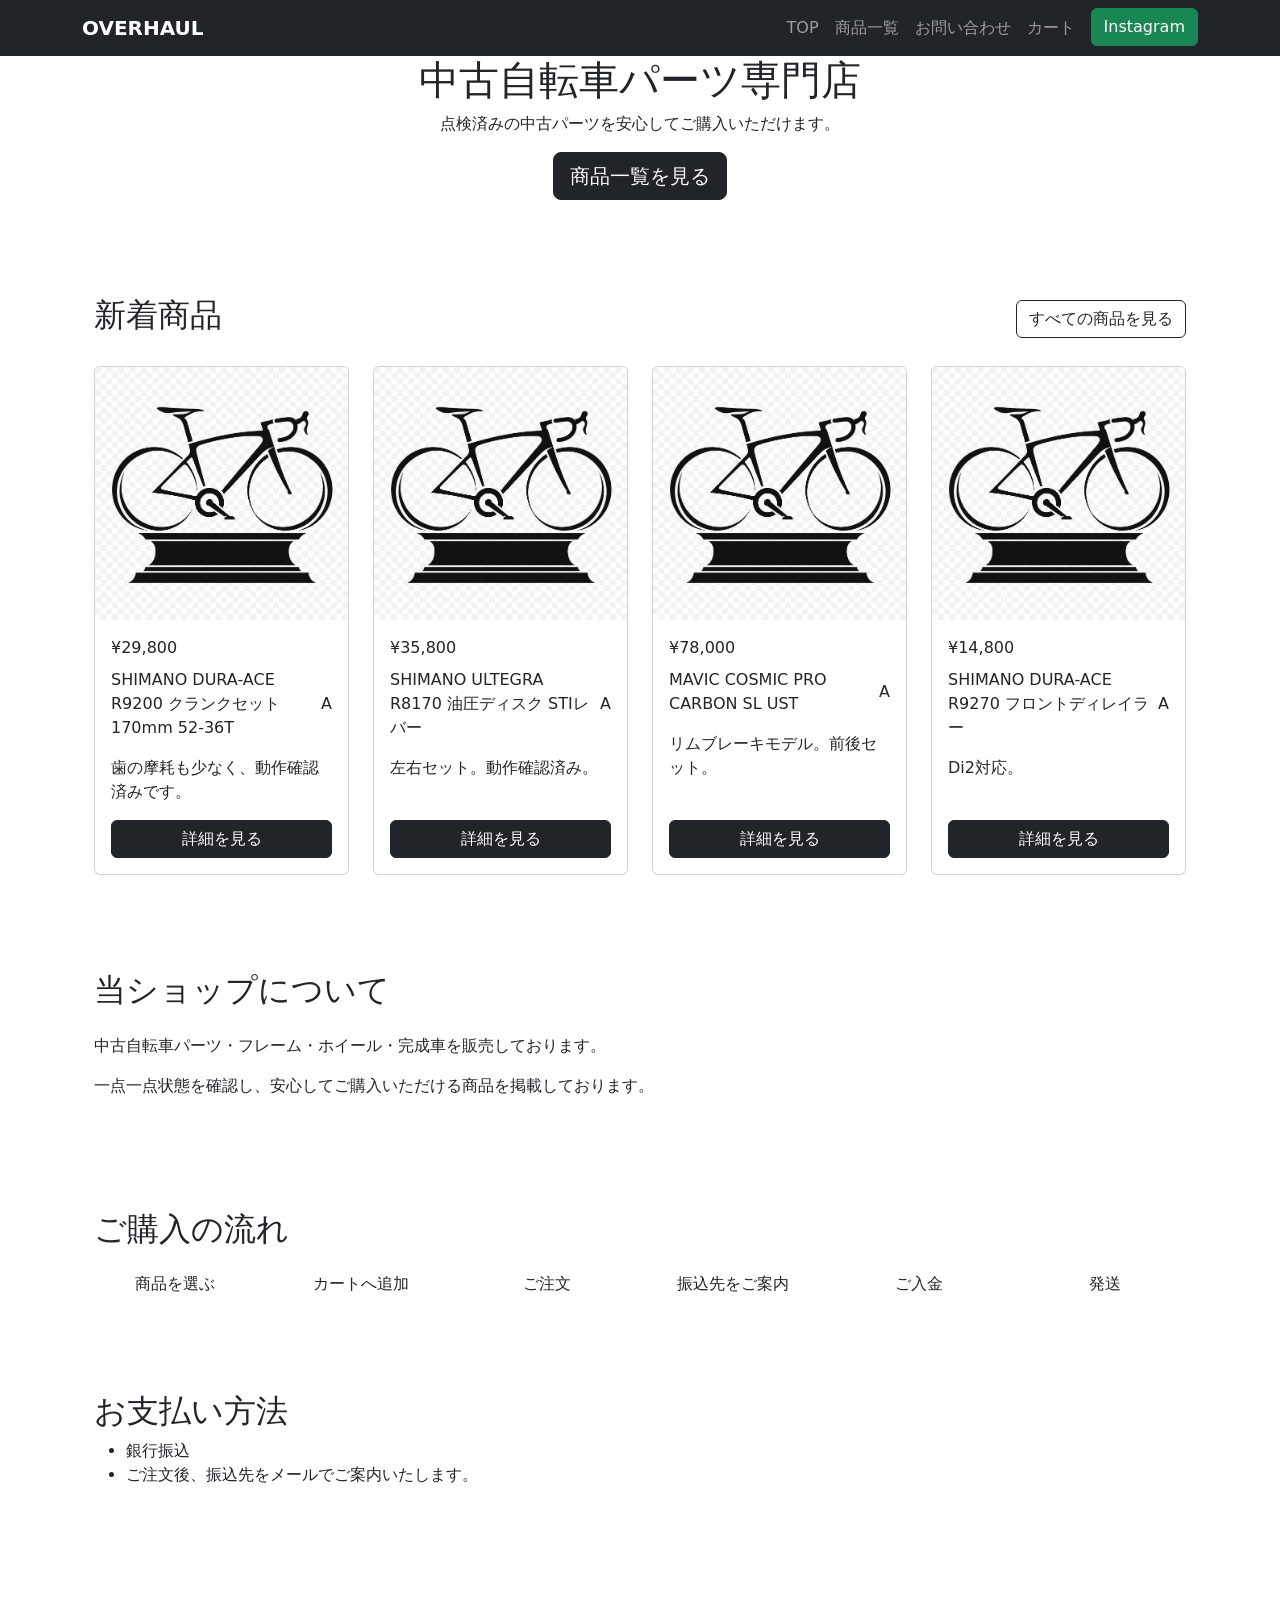
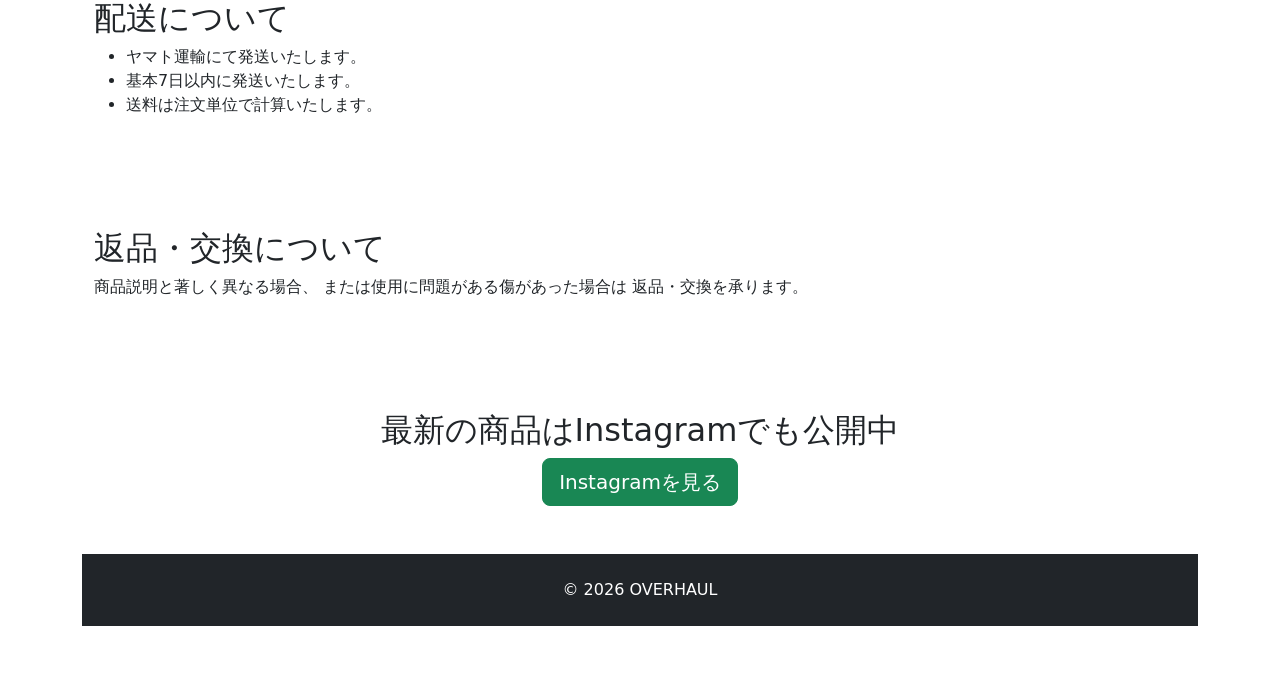
==== ec-site/frontend/index.html @ 94340f74 "Initial release" ====
<!DOCTYPE html>
<html lang="ja">

<head>
    <meta charset="UTF-8">
    <meta name="viewport" content="width=device-width, initial-scale=1.0">

    <title>OVERHAUL | 中古自転車パーツ専門店</title>

    <link href="https://cdn.jsdelivr.net/npm/bootstrap@5.3.7/dist/css/bootstrap.min.css" rel="stylesheet">
    <link rel="stylesheet" href="css/style.css">
</head>

<body>

    <!-- ナビゲーション -->
    <nav class="navbar navbar-expand-lg navbar-dark bg-dark">

        <div class="container">

            <a class="navbar-brand fw-bold" href="#">
                OVERHAUL
            </a>

            <button class="navbar-toggler" data-bs-toggle="collapse" data-bs-target="#menu">

                <span class="navbar-toggler-icon"></span>

            </button>

            <div class="collapse navbar-collapse" id="menu">

                <ul class="navbar-nav ms-auto">

                    <li class="nav-item">
                        <a class="nav-link" href="index.html">TOP</a>
                    </li>

                    <li class="nav-item">
                        <a class="nav-link" href="products.html">
                            商品一覧
                        </a>
                    </li>

                    <li class="nav-item">
                        <a class="nav-link" href="contact.html">
                            お問い合わせ
                        </a>
                    </li>

                    <li class="nav-item">
                        <a class="nav-link" href="cart.html">
                            カート
                        </a>
                    </li>

                    <li class="nav-item ms-2">

                        <a class="btn btn-success" href="#">
                            Instagram
                        </a>

                    </li>

                </ul>

            </div>

        </div>

    </nav>

    <!-- メイン画像 -->

    <section class="hero">

        <div class="container text-center">

            <h1>
                中古自転車パーツ専門店
            </h1>

            <p>
                点検済みの中古パーツを安心してご購入いただけます。
            </p>

            <a href="products.html" class="btn btn-dark btn-lg">
                商品一覧を見る
            </a>

        </div>

    </section>

    <!-- 新着商品 -->

    <section class="container py-5">
        <section class="container py-5">

            <div class="d-flex justify-content-between align-items-center mb-4">

                <h2>新着商品</h2>

                <a href="products.html" class="btn btn-outline-dark">
                    すべての商品を見る
                </a>

            </div>

            <!-- 商品カード表示エリア -->
            <div class="row g-4" id="product-list">
            </div>

        </section>

        <!-- ショップ紹介 -->

        <section class="container py-5">

            <h2 class="mb-4">
                当ショップについて
            </h2>

            <p>

                中古自転車パーツ・フレーム・ホイール・完成車を販売しております。

            </p>

            <p>

                一点一点状態を確認し、安心してご購入いただける商品を掲載しております。

            </p>

        </section>

        <!-- ご購入の流れ -->

        <section class="container py-5">

            <h2 class="mb-4">

                ご購入の流れ

            </h2>

            <div class="row text-center">

                <div class="col-md-2">

                    商品を選ぶ

                </div>

                <div class="col-md-2">

                    カートへ追加

                </div>

                <div class="col-md-2">

                    ご注文

                </div>

                <div class="col-md-2">

                    振込先をご案内

                </div>

                <div class="col-md-2">

                    ご入金

                </div>

                <div class="col-md-2">

                    発送

                </div>

            </div>

        </section>

        <!-- お支払い -->

        <section class="container py-5">

            <h2>

                お支払い方法

            </h2>

            <ul>

                <li>銀行振込</li>

                <li>ご注文後、振込先をメールでご案内いたします。</li>

            </ul>

        </section>

        <!-- 配送 -->

        <section class="container py-5">

            <h2>

                配送について

            </h2>

            <ul>

                <li>ヤマト運輸にて発送いたします。</li>

                <li>基本7日以内に発送いたします。</li>

                <li>送料は注文単位で計算いたします。</li>

            </ul>

        </section>

        <!-- 返品 -->

        <section class="container py-5">

            <h2>

                返品・交換について

            </h2>

            <p>

                商品説明と著しく異なる場合、
                または使用に問題がある傷があった場合は
                返品・交換を承ります。

            </p>

        </section>

        <!-- Instagram -->

        <section class="container text-center py-5">

            <h2>

                最新の商品はInstagramでも公開中

            </h2>

            <a href="#" class="btn btn-success btn-lg">

                Instagramを見る

            </a>

        </section>

        <!-- フッター -->

        <footer class="bg-dark text-white py-4">

            <div class="container text-center">

                © 2026 OVERHAUL

            </div>

        </footer>
        <script src="js/index.js"></script>
        <script src="https://cdn.jsdelivr.net/npm/bootstrap@5.3.7/dist/js/bootstrap.bundle.min.js"></script>

</body>

</html>
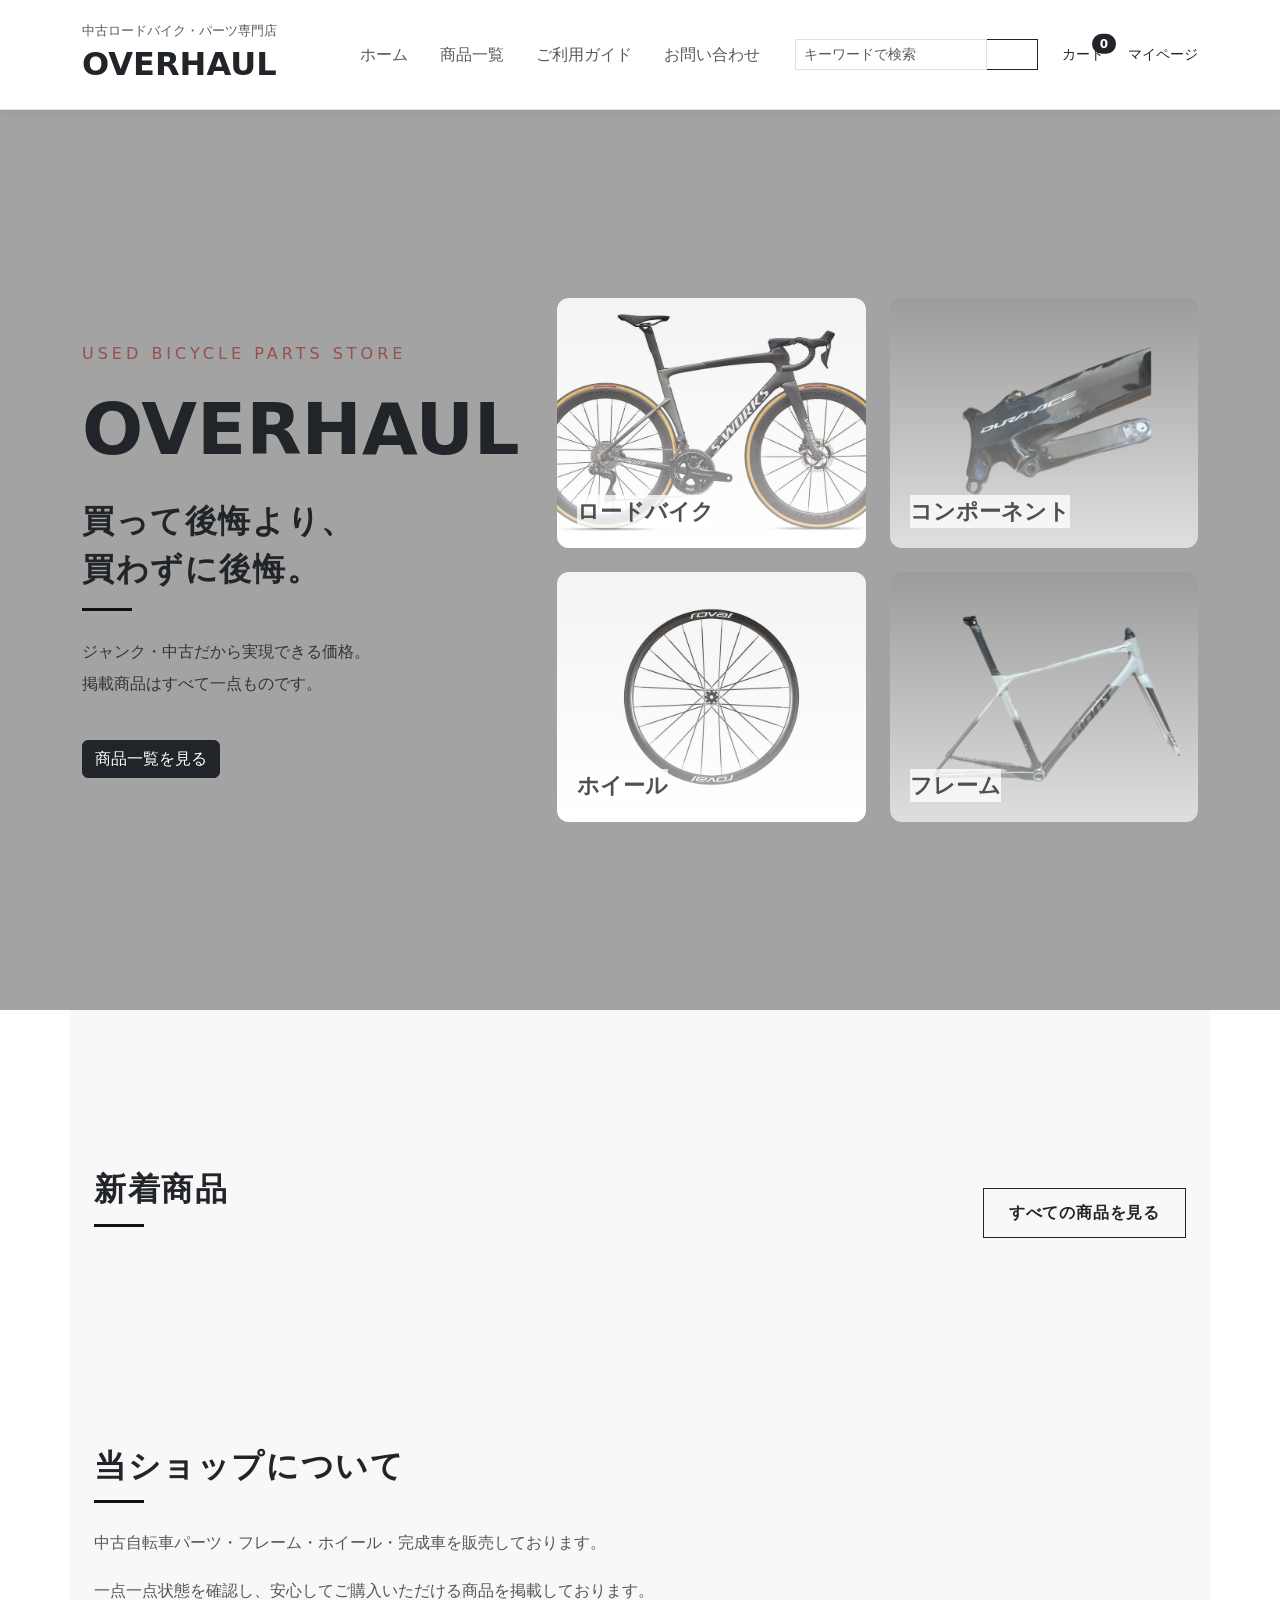
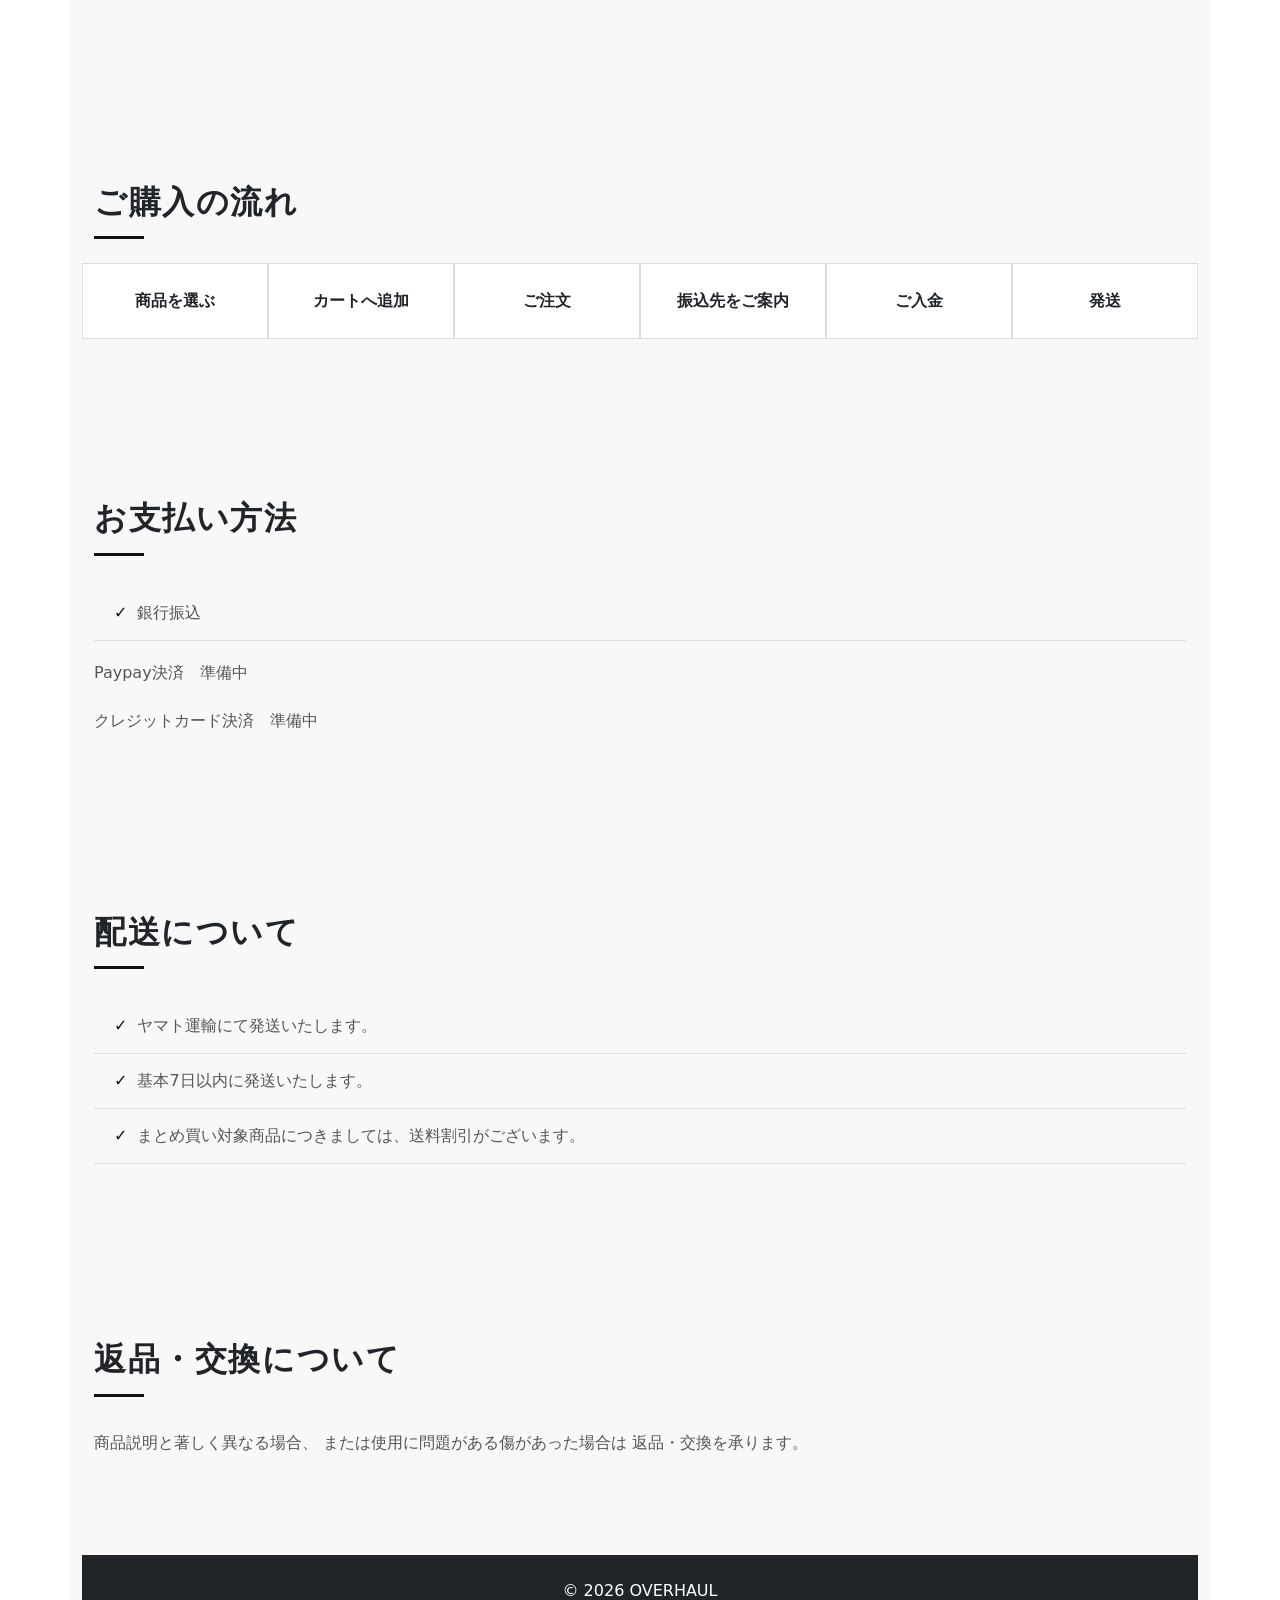
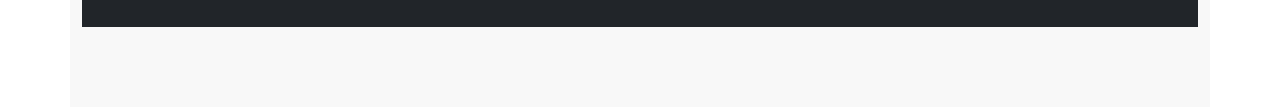
==== commit 73ae3f09: "バックエンド側を追加" ====
--- a/ec-site/frontend/index.html
+++ b/ec-site/frontend/index.html
@@ -8,89 +8,97 @@
     <title>OVERHAUL | 中古自転車パーツ専門店</title>
 
     <link href="https://cdn.jsdelivr.net/npm/bootstrap@5.3.7/dist/css/bootstrap.min.css" rel="stylesheet">
-    <link rel="stylesheet" href="css/style.css">
+    <link rel="stylesheet" href="css/index.css">
+    <link rel="stylesheet" href="css/nav.css">
+
+
 </head>
 
 <body>
 
     <!-- ナビゲーション -->
-    <nav class="navbar navbar-expand-lg navbar-dark bg-dark">
+    <div id="navbar-container"></div>
+    <!-- ヒーロー -->
+    <section class="hero">
 
         <div class="container">
 
-            <a class="navbar-brand fw-bold" href="#">
-                OVERHAUL
-            </a>
-
-            <button class="navbar-toggler" data-bs-toggle="collapse" data-bs-target="#menu">
-
-                <span class="navbar-toggler-icon"></span>
-
-            </button>
-
-            <div class="collapse navbar-collapse" id="menu">
-
-                <ul class="navbar-nav ms-auto">
-
-                    <li class="nav-item">
-                        <a class="nav-link" href="index.html">TOP</a>
-                    </li>
-
-                    <li class="nav-item">
-                        <a class="nav-link" href="products.html">
-                            商品一覧
-                        </a>
-                    </li>
-
-                    <li class="nav-item">
-                        <a class="nav-link" href="contact.html">
-                            お問い合わせ
-                        </a>
-                    </li>
-
-                    <li class="nav-item">
-                        <a class="nav-link" href="cart.html">
-                            カート
-                        </a>
-                    </li>
-
-                    <li class="nav-item ms-2">
-
-                        <a class="btn btn-success" href="#">
-                            Instagram
-                        </a>
-
-                    </li>
-
-                </ul>
+            <div class="row align-items-center gy-5">
+
+                <!-- 左 -->
+                <div class="col-lg-5">
+
+                    <span class="hero-subtitle">
+                        USED BICYCLE PARTS STORE
+                    </span>
+
+                    <h1>OVERHAUL</h1>
+
+                    <h2>
+                        買って後悔より、<br>
+                        買わずに後悔。
+                    </h2>
+
+                    <p>
+                        ジャンク・中古だから実現できる価格。<br>
+                        掲載商品はすべて一点ものです。
+                    </p>
+
+                    <a href="products.html" class="btn btn-dark">
+                        商品一覧を見る
+                    </a>
+
+                </div>
+
+                <!-- 右 -->
+                <div class="col-lg-7">
+
+                    <div class="row g-4">
+
+                        <div class="col-6">
+                            <a href="products.html?category=ロードバイク" class="hero-category">
+                                <img src="assets/images/hero/94927-02_TARMAC-SL9-SW-DI2-CARB-WHT_HERO.jpg" alt="ロードバイク">
+                                <span>ロードバイク</span>
+                            </a>
+                        </div>
+
+                        <div class="col-6">
+                            <a href="products.html?category=コンポーネント" class="hero-category">
+                                <img src="assets/images/hero/Dura-crank.png" alt="コンポーネント">
+                                <span>コンポーネント</span>
+                            </a>
+                        </div>
+
+                        <div class="col-6">
+                            <a href="products.html?category=ホイール" class="hero-category">
+                                <img src="assets/images/hero/30026-600_WHL_ALPINIST-CLX-III-700C-FRONT-GLOSS-CARBON-GLOSS_REAR-SIDE.jpg"
+                                    alt="ホイール">
+                                <span>ホイール</span>
+                            </a>
+                        </div>
+
+                        <div class="col-6">
+                            <a href="products.html?category=フレーム" class="hero-category">
+                                <img src="assets/images/hero/road-frame.png" alt="フレーム">
+                                <span>フレーム</span>
+                            </a>
+                        </div>
+
+                    </div>
+
+                </div>
 
             </div>
 
         </div>
 
-    </nav>
-
-    <!-- メイン画像 -->
-
-    <section class="hero">
-
-        <div class="container text-center">
-
-            <h1>
-                中古自転車パーツ専門店
-            </h1>
-
-            <p>
-                点検済みの中古パーツを安心してご購入いただけます。
-            </p>
-
-            <a href="products.html" class="btn btn-dark btn-lg">
-                商品一覧を見る
-            </a>
-
-        </div>
-
     </section>
+
+
+
+
+
+
 
     <!-- 新着商品 -->
 
@@ -201,10 +209,10 @@
 
                 <li>銀行振込</li>
 
-                <li>ご注文後、振込先をメールでご案内いたします。</li>
-
             </ul>
 
+            <p>Paypay決済　準備中</p>
+            <p>クレジットカード決済　準備中</p>
         </section>
 
         <!-- 配送 -->
@@ -223,7 +231,7 @@
 
                 <li>基本7日以内に発送いたします。</li>
 
-                <li>送料は注文単位で計算いたします。</li>
+                <li>まとめ買い対象商品につきましては、送料割引がございます。</li>
 
             </ul>
 
@@ -249,23 +257,7 @@
 
         </section>
 
-        <!-- Instagram -->
-
-        <section class="container text-center py-5">
-
-            <h2>
-
-                最新の商品はInstagramでも公開中
-
-            </h2>
-
-            <a href="#" class="btn btn-success btn-lg">
-
-                Instagramを見る
-
-            </a>
-
-        </section>
+
 
         <!-- フッター -->
 
@@ -278,6 +270,7 @@
             </div>
 
         </footer>
+        <script src="js/common.js"></script>
         <script src="js/index.js"></script>
         <script src="https://cdn.jsdelivr.net/npm/bootstrap@5.3.7/dist/js/bootstrap.bundle.min.js"></script>
 
--- a/ec-site/frontend/css/index.css
+++ b/ec-site/frontend/css/index.css
@@ -0,0 +1,535 @@
+/* =========================
+   Hero
+========================= */
+
+.hero {
+
+    min-height: 100vh;
+
+    display: flex;
+
+    align-items: center;
+
+    background: #a3a3a3;
+
+}
+
+.hero-subtitle {
+
+    display: block;
+
+    color: #974f4f;
+
+    letter-spacing: 4px;
+
+    margin-bottom: 20px;
+
+}
+
+.hero h1 {
+
+    font-size: 4.5rem;
+
+    font-weight: 900;
+
+    margin-bottom: 25px;
+
+}
+
+.hero h2 {
+
+    font-size: 2rem;
+
+    line-height: 1.5;
+
+    margin-bottom: 25px;
+
+}
+
+.hero p {
+
+    color: #343434;
+
+    margin-bottom: 40px;
+
+}
+
+/* =========================
+   HERO Animation
+========================= */
+
+
+/* 初期状態 */
+.hero-subtitle,
+.hero h1,
+.hero h2,
+.hero p,
+.hero .btn {
+
+    opacity:0;
+
+    transform:translateY(30px);
+
+    animation:heroFadeUp .8s ease forwards;
+
+}
+
+
+/* 順番 */
+.hero-subtitle{
+
+    animation-delay:.2s;
+
+}
+
+
+.hero h1{
+
+    animation-delay:.35s;
+
+}
+
+
+.hero h2{
+
+    animation-delay:.5s;
+
+}
+
+
+.hero p{
+
+    animation-delay:.65s;
+
+}
+
+
+.hero .btn{
+
+    animation-delay:.8s;
+
+}
+
+
+
+/* 上方向フェード */
+@keyframes heroFadeUp{
+
+    from{
+
+        opacity:0;
+
+        transform:translateY(30px);
+
+    }
+
+
+    to{
+
+        opacity:1;
+
+        transform:translateY(0);
+
+    }
+
+}
+
+
+
+/* =========================
+   Category Card Animation
+========================= */
+
+
+.hero-category{
+
+    opacity:0;
+
+    transform:translateY(40px);
+
+    animation:categoryShow .8s ease forwards;
+
+}
+
+
+/* 左上から順番 */
+.hero-category:nth-child(1){
+
+    animation-delay:.4s;
+
+}
+
+.hero-category:nth-child(2){
+
+    animation-delay:.55s;
+
+}
+
+.hero-category:nth-child(3){
+
+    animation-delay:.7s;
+
+}
+
+.hero-category:nth-child(4){
+
+    animation-delay:.85s;
+
+}
+
+
+
+@keyframes categoryShow{
+
+
+    from{
+
+        opacity:0;
+
+        transform:translateY(40px);
+
+    }
+
+
+    to{
+
+        opacity:1;
+
+        transform:translateY(0);
+
+    }
+
+}
+
+/* =========================
+   Category Card
+========================= */
+
+.hero-category {
+
+    position: relative;
+
+    display: block;
+
+    overflow: hidden;
+
+    border-radius: 12px;
+
+}
+
+.hero-category img {
+
+    width: 100%;
+
+    height: 250px;
+
+    object-fit: cover;
+
+    transition: .4s;
+
+}
+
+.hero-category:hover img {
+
+    transform: scale(1.05);
+
+}
+
+.hero-category::after {
+
+    content: "";
+
+    position: absolute;
+
+    inset: 0;
+
+    background: linear-gradient(to top,
+            rgba(255, 255, 255, 0.65),
+            rgba(34, 34, 34, 0.05));
+
+}
+
+.hero-category span {
+
+    position: absolute;
+
+    left: 20px;
+
+    bottom: 20px;
+
+    color: #343434dc;
+
+    font-size: 1.4rem;
+
+    font-weight: 700;
+
+    z-index: 2;
+
+    background: rgba(255, 255, 255, .75);
+
+}
+
+
+/* セクション共通 */
+section.container {
+    padding-top: 80px !important;
+    padding-bottom: 80px !important;
+}
+
+
+/* 見出し */
+section h2 {
+
+    font-size: 2rem;
+    font-weight: 700;
+    letter-spacing: 0.05em;
+    position: relative;
+    margin-bottom: 30px;
+
+}
+
+
+/* 見出し下ライン */
+section h2::after {
+
+    content: "";
+
+    display: block;
+
+    width: 50px;
+
+    height: 3px;
+
+    background: #111;
+
+    margin-top: 15px;
+
+}
+
+
+/* =====================
+   新着商品
+===================== */
+
+
+#product-list {
+
+    margin-top: 30px;
+
+}
+
+
+/* 商品一覧カード */
+#product-list .card {
+
+    border: none;
+
+    border-radius: 0;
+
+    overflow: hidden;
+
+    background: #fff;
+
+    transition: .3s;
+
+}
+
+
+/* ホバー */
+#product-list .card:hover {
+
+    transform: translateY(-5px);
+
+    box-shadow: 0 15px 30px rgba(0, 0, 0, .12);
+
+}
+
+
+/* 商品画像 */
+#product-list img {
+
+    aspect-ratio: 4 / 3;
+
+    object-fit: cover;
+
+}
+
+
+
+/* =====================
+   ショップ紹介
+===================== */
+
+
+section p {
+
+    color: #555;
+
+    line-height: 2;
+
+    font-size: 1rem;
+
+}
+
+
+/* 紹介エリア背景 */
+section:nth-of-type(2) {
+
+    background: #f8f8f8;
+
+}
+
+
+
+/* =====================
+   購入フロー
+===================== */
+
+
+.row.text-center>div {
+
+    position: relative;
+
+    padding: 25px 10px;
+
+    border: 1px solid #ddd;
+
+    background: white;
+
+    font-weight: 600;
+
+}
+
+
+/* 番号風 */
+.row.text-center>div::before {
+
+    content: attr(data-step);
+
+}
+
+
+/* hover */
+.row.text-center>div:hover {
+
+    background: #111;
+
+    color: white;
+
+    transition: .3s;
+
+}
+
+
+
+/* =====================
+   支払い・配送・返品
+===================== */
+
+
+section ul {
+
+    list-style: none;
+
+    padding-left: 0;
+
+}
+
+
+section ul li {
+
+    padding: 15px 20px;
+
+    border-bottom: 1px solid #ddd;
+
+    color: #555;
+
+}
+
+
+/* リストアイコン */
+section ul li::before {
+
+    content: "✓";
+
+    margin-right: 10px;
+
+    color: #111;
+
+    font-weight: bold;
+
+}
+
+
+
+/* =====================
+   ボタン
+===================== */
+
+
+.btn-outline-dark {
+
+    border-radius: 0;
+
+    padding: 12px 25px;
+
+    font-weight: 600;
+
+    letter-spacing: .05em;
+
+}
+
+
+.btn-outline-dark:hover {
+
+    background: #111;
+
+    color: #fff;
+
+}
+
+
+
+/* =====================
+   スマホ対応
+===================== */
+
+
+@media(max-width:768px) {
+
+
+    section.container {
+
+        padding-top: 50px !important;
+
+        padding-bottom: 50px !important;
+
+    }
+
+
+    section h2 {
+
+        font-size: 1.5rem;
+
+    }
+
+
+    .d-flex.justify-content-between {
+
+        flex-direction: column;
+
+        align-items: flex-start !important;
+
+        gap: 20px;
+
+    }
+
+
+    .row.text-center>div {
+
+        margin-bottom: 10px;
+
+    }
+
+
+}
--- a/ec-site/frontend/css/nav.css
+++ b/ec-site/frontend/css/nav.css
@@ -0,0 +1,19 @@
+.navbar{
+    box-shadow:0 2px 10px rgba(0,0,0,.05);
+}
+
+.navbar-brand small{
+    font-size:.8rem;
+}
+
+@media (max-width:991px){
+
+    .navbar-brand small{
+        font-size:.65rem;
+    }
+
+    .navbar-brand span{
+        font-size:1.5rem !important;
+    }
+
+}
